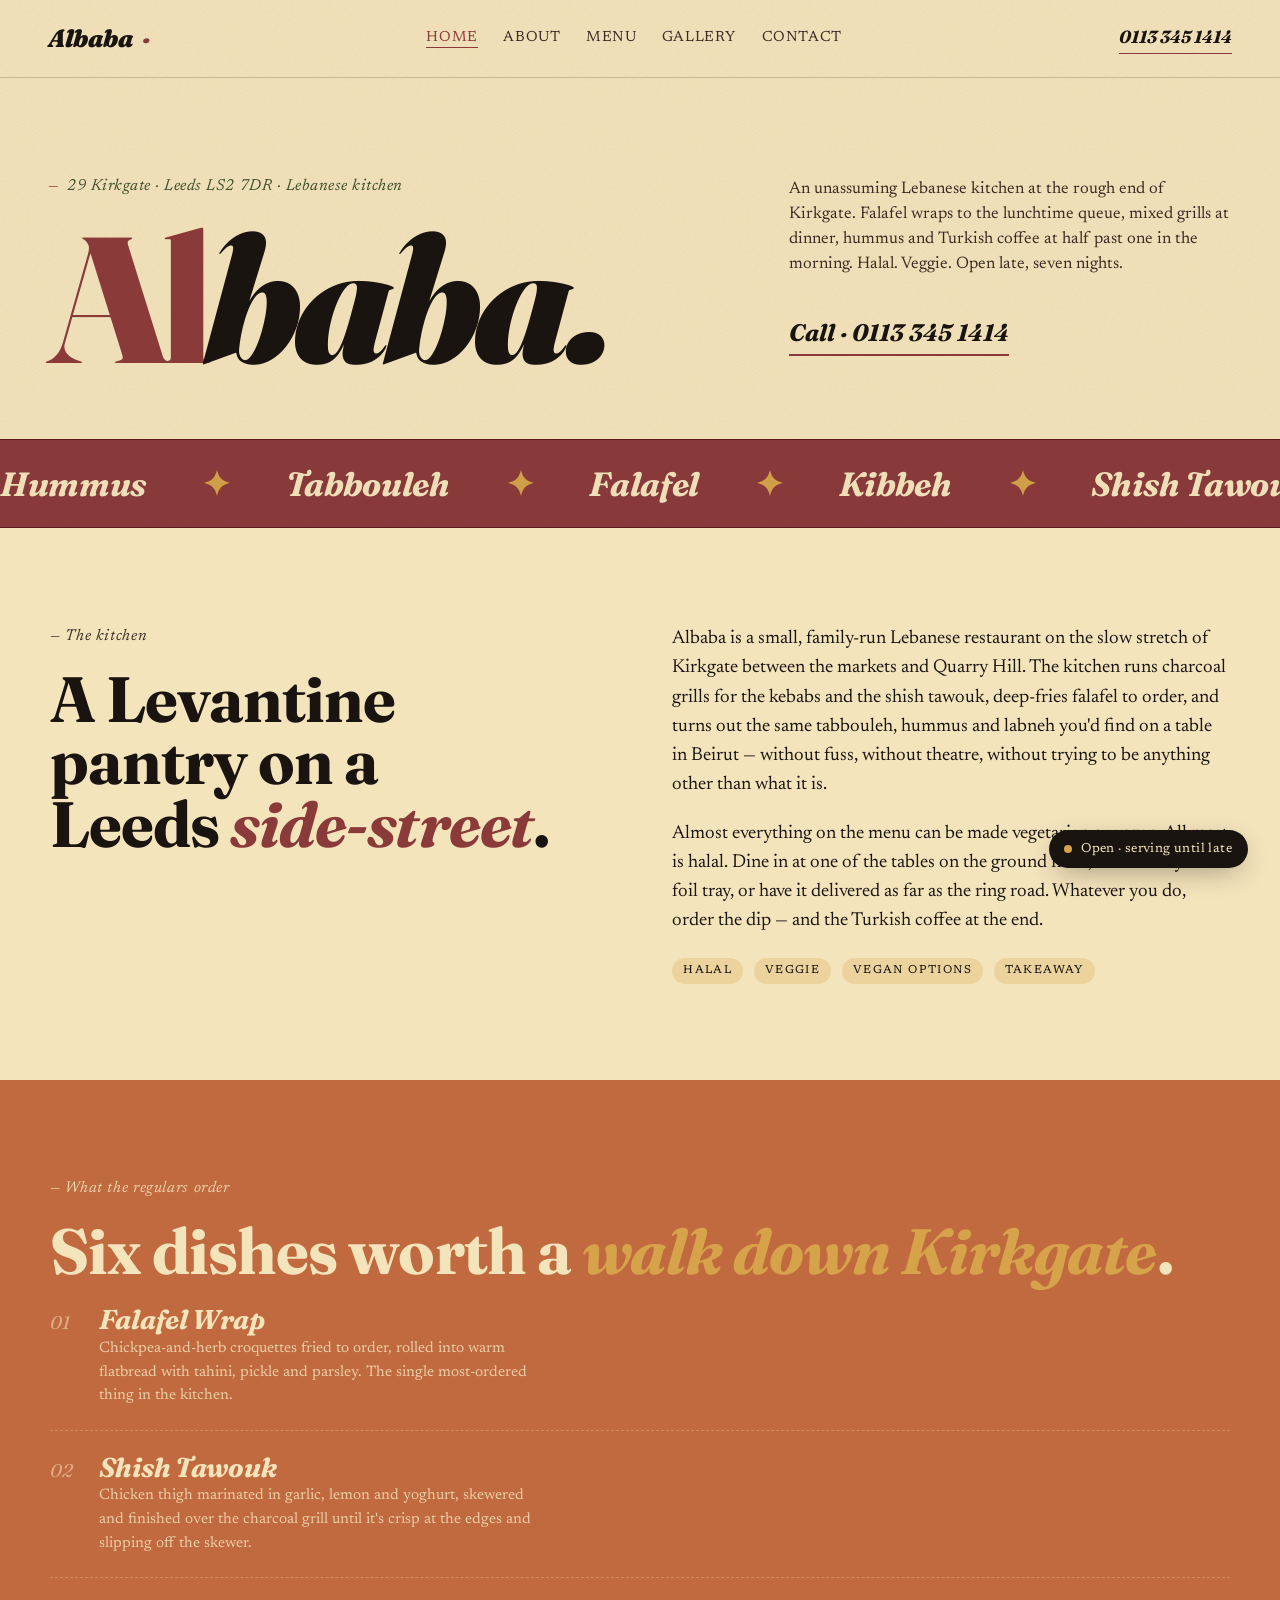
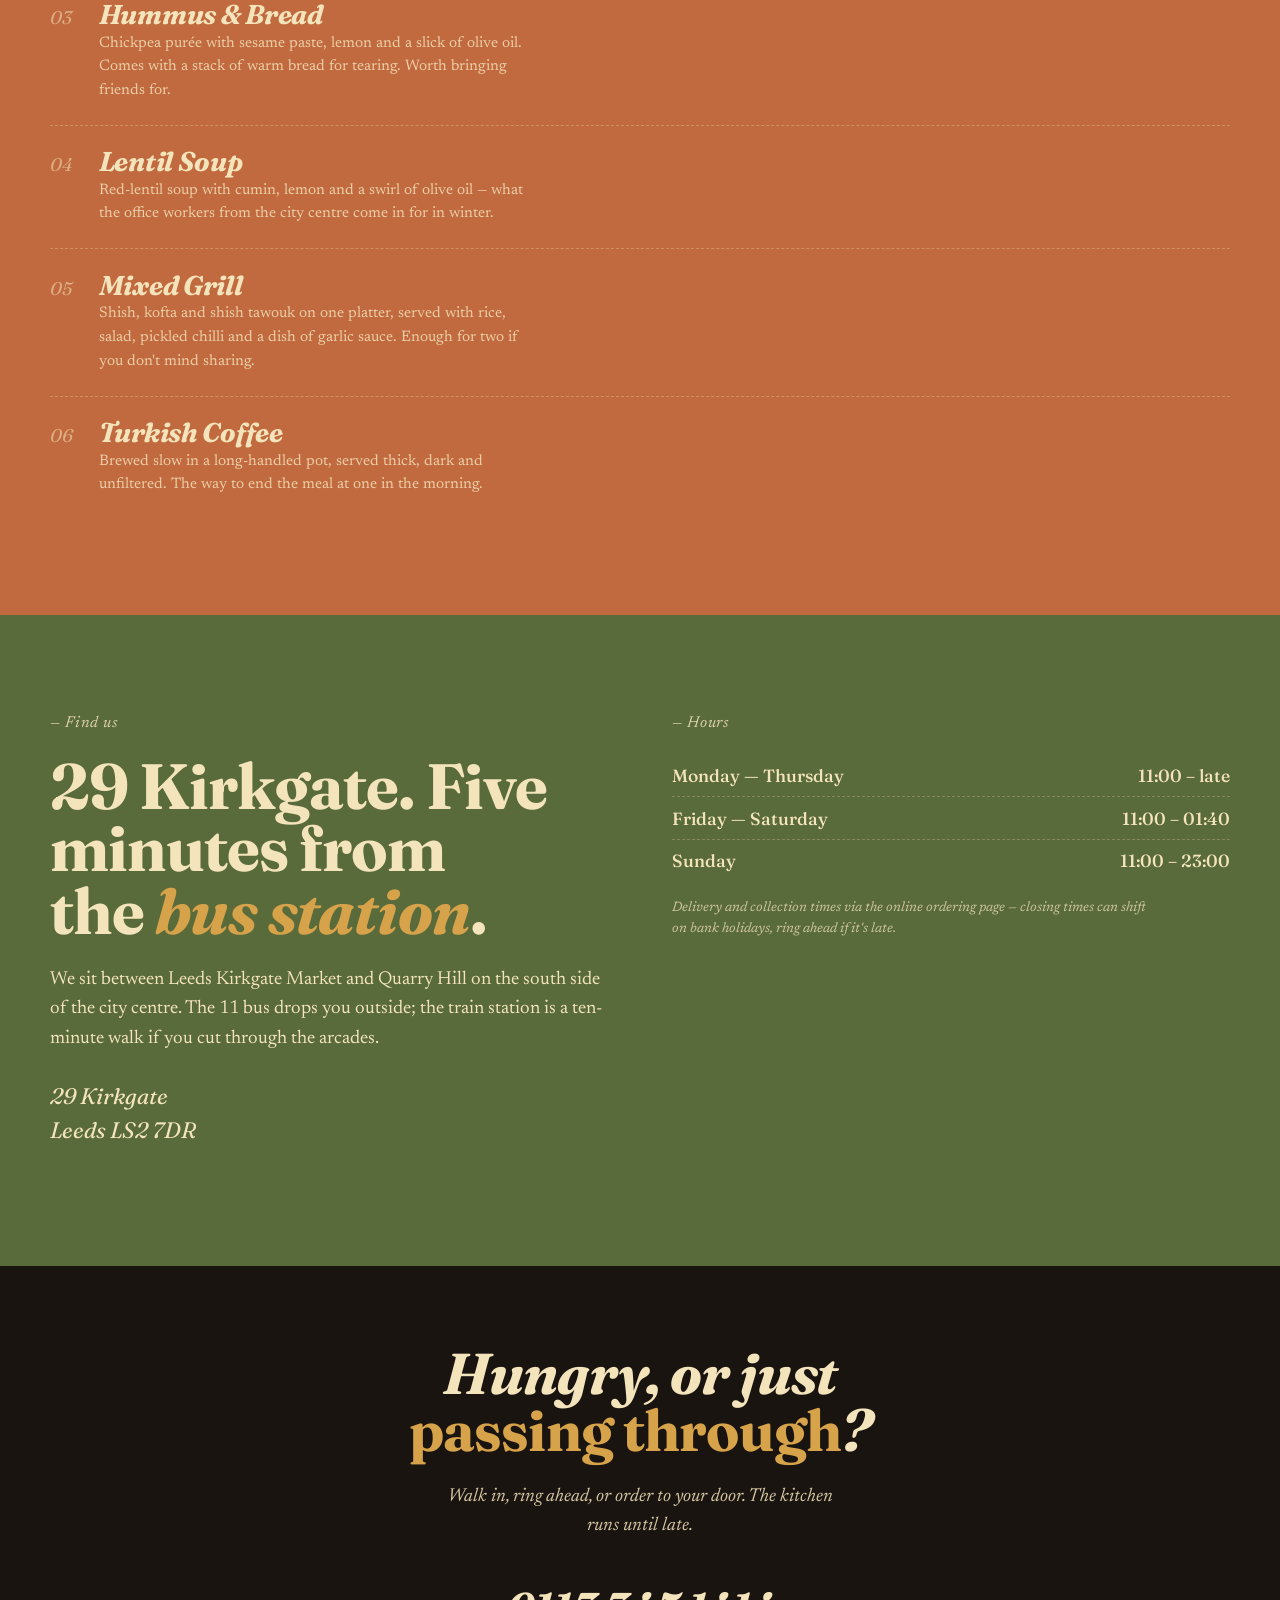
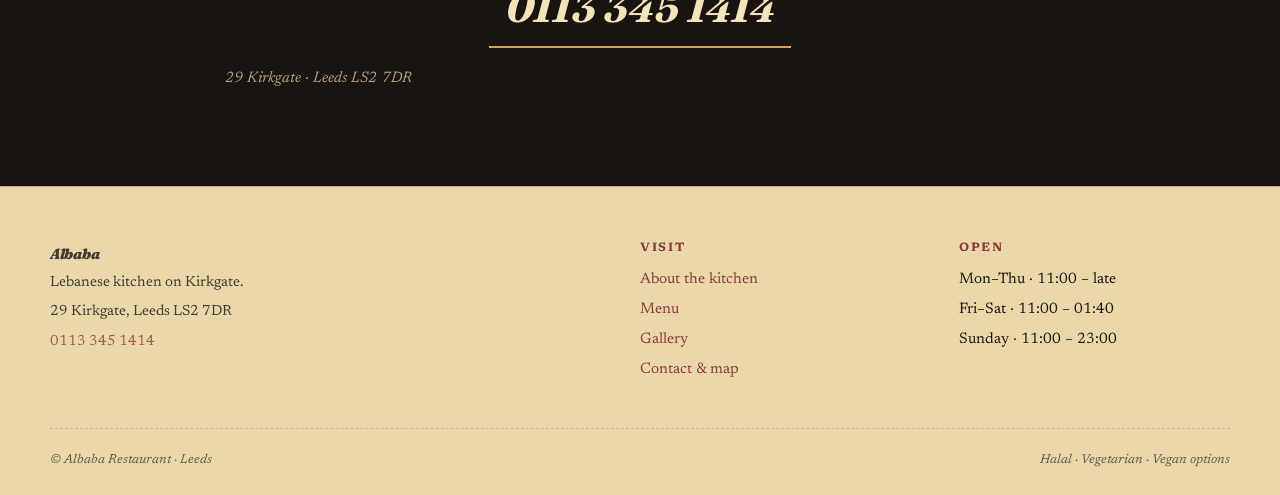
==== index.html @ 2f7c59c0 "Build Jr · albaba · 2026-05-30" ====
<!doctype html>
<html lang="en-GB">
<head>
  <meta charset="utf-8">
  <meta name="viewport" content="width=device-width, initial-scale=1">
  <title>Albaba · Lebanese kitchen on Kirkgate · Leeds LS2 7DR</title>
  <meta name="description" content="Albaba — a Lebanese kitchen at 29 Kirkgate, Leeds. Falafel wraps, charcoal kebabs, hummus, lentil soup and Turkish coffee — open from 11am until late, seven days.">
  <link rel="stylesheet" href="styles.css">
</head>
<body>

<nav class="nav" aria-label="Primary">
  <a href="index.html" class="nav__brand">Albaba</a>
  <ul class="nav__links">
    <li><a href="index.html" aria-current="page">Home</a></li>
    <li><a href="about.html">About</a></li>
    <li><a href="services.html">Menu</a></li>
    <li><a href="gallery.html">Gallery</a></li>
    <li><a href="contact.html">Contact</a></li>
  </ul>
  <a href="tel:+441133451414" class="nav__call">0113 345 1414</a>
</nav>

<header class="hero">
  <div class="hero__grid">
    <div>
      <p class="hero__eyebrow">29 Kirkgate · Leeds LS2 7DR · Lebanese kitchen</p>
      <h1 class="hero__title">
        <em>Al</em>baba.
      </h1>
    </div>
    <aside class="hero__meta">
      <p>An unassuming Lebanese kitchen at the rough end of Kirkgate. Falafel wraps to the lunchtime queue, mixed grills at dinner, hummus and Turkish coffee at half past one in the morning. Halal. Veggie. Open late, seven nights.</p>
      <a href="tel:+441133451414" class="hero__phone">Call · 0113 345 1414</a>
    </aside>
  </div>
</header>

<div class="marquee" aria-hidden="true">
  <div class="marquee__track">
    <span>Hummus</span>
    <span>Tabbouleh</span>
    <span>Falafel</span>
    <span>Kibbeh</span>
    <span>Shish Tawouk</span>
    <span>Fattoush</span>
    <span>Lentil Soup</span>
    <span>Baba Ghanoush</span>
    <span>Manakish</span>
    <span>Mixed Grill</span>
    <span>Turkish Coffee</span>
    <span>Baklava</span>
    <span>Hummus</span>
    <span>Tabbouleh</span>
    <span>Falafel</span>
    <span>Kibbeh</span>
    <span>Shish Tawouk</span>
    <span>Fattoush</span>
    <span>Lentil Soup</span>
    <span>Baba Ghanoush</span>
    <span>Manakish</span>
    <span>Mixed Grill</span>
    <span>Turkish Coffee</span>
    <span>Baklava</span>
  </div>
</div>

<section class="slab slab--cream">
  <div class="slab__inner split">
    <div class="reveal">
      <p class="slab__eyebrow">The kitchen</p>
      <h2 class="slab__title">A Levantine pantry on a Leeds <em>side-street</em>.</h2>
    </div>
    <div class="reveal">
      <p>Albaba is a small, family-run Lebanese restaurant on the slow stretch of Kirkgate between the markets and Quarry Hill. The kitchen runs charcoal grills for the kebabs and the shish tawouk, deep-fries falafel to order, and turns out the same tabbouleh, hummus and labneh you'd find on a table in Beirut — without fuss, without theatre, without trying to be anything other than what it is.</p>
      <p>Almost everything on the menu can be made vegetarian or vegan. All meat is halal. Dine in at one of the tables on the ground floor, take it away in a foil tray, or have it delivered as far as the ring road. Whatever you do, order the dip — and the Turkish coffee at the end.</p>
      <span class="tag">Halal</span>
      <span class="tag">Veggie</span>
      <span class="tag">Vegan options</span>
      <span class="tag">Takeaway</span>
    </div>
  </div>
</section>

<section class="slab slab--clay">
  <div class="slab__inner">
    <p class="slab__eyebrow">What the regulars order</p>
    <h2 class="slab__title">Six dishes worth a <em>walk down Kirkgate</em>.</h2>
    <ol class="dishes">
      <li class="dish reveal">
        <span class="dish__num">01</span>
        <div>
          <h3 class="dish__name">Falafel Wrap</h3>
          <p class="dish__desc">Chickpea-and-herb croquettes fried to order, rolled into warm flatbread with tahini, pickle and parsley. The single most-ordered thing in the kitchen.</p>
        </div>
      </li>
      <li class="dish reveal">
        <span class="dish__num">02</span>
        <div>
          <h3 class="dish__name">Shish Tawouk</h3>
          <p class="dish__desc">Chicken thigh marinated in garlic, lemon and yoghurt, skewered and finished over the charcoal grill until it's crisp at the edges and slipping off the skewer.</p>
        </div>
      </li>
      <li class="dish reveal">
        <span class="dish__num">03</span>
        <div>
          <h3 class="dish__name">Hummus &amp; Bread</h3>
          <p class="dish__desc">Chickpea purée with sesame paste, lemon and a slick of olive oil. Comes with a stack of warm bread for tearing. Worth bringing friends for.</p>
        </div>
      </li>
      <li class="dish reveal">
        <span class="dish__num">04</span>
        <div>
          <h3 class="dish__name">Lentil Soup</h3>
          <p class="dish__desc">Red-lentil soup with cumin, lemon and a swirl of olive oil — what the office workers from the city centre come in for in winter.</p>
        </div>
      </li>
      <li class="dish reveal">
        <span class="dish__num">05</span>
        <div>
          <h3 class="dish__name">Mixed Grill</h3>
          <p class="dish__desc">Shish, kofta and shish tawouk on one platter, served with rice, salad, pickled chilli and a dish of garlic sauce. Enough for two if you don't mind sharing.</p>
        </div>
      </li>
      <li class="dish reveal">
        <span class="dish__num">06</span>
        <div>
          <h3 class="dish__name">Turkish Coffee</h3>
          <p class="dish__desc">Brewed slow in a long-handled pot, served thick, dark and unfiltered. The way to end the meal at one in the morning.</p>
        </div>
      </li>
    </ol>
  </div>
</section>

<section class="slab slab--olive">
  <div class="slab__inner split">
    <div class="reveal">
      <p class="slab__eyebrow">Find us</p>
      <h2 class="slab__title">29 Kirkgate. Five minutes from the <em>bus station</em>.</h2>
      <p>We sit between Leeds Kirkgate Market and Quarry Hill on the south side of the city centre. The 11 bus drops you outside; the train station is a ten-minute walk if you cut through the arcades.</p>
      <p style="font-family:var(--font-display); font-style:italic; font-size:1.4rem; margin-top:1.6rem;">
        29 Kirkgate<br>
        Leeds LS2 7DR
      </p>
    </div>
    <div class="reveal">
      <p class="slab__eyebrow">Hours</p>
      <ul class="hours">
        <li><span>Monday — Thursday</span><span>11:00 – late</span></li>
        <li><span>Friday — Saturday</span><span>11:00 – 01:40</span></li>
        <li><span>Sunday</span><span>11:00 – 23:00</span></li>
      </ul>
      <p style="font-family:var(--font-body); font-style:italic; font-size:.85rem; margin-top:1rem; opacity:.75;">Delivery and collection times via the online ordering page — closing times can shift on bank holidays, ring ahead if it's late.</p>
    </div>
  </div>
</section>

<section class="cta">
  <h2 class="cta__title">Hungry, or just <em>passing through</em>?</h2>
  <p style="font-family:var(--font-body); font-style:italic; opacity:.85; max-width:42ch; margin:0 auto 1.2rem;">Walk in, ring ahead, or order to your door. The kitchen runs until late.</p>
  <a href="tel:+441133451414" class="cta__phone">0113 345 1414</a>
  <p class="cta__sub">29 Kirkgate · Leeds LS2 7DR</p>
</section>

<footer class="foot">
  <div class="foot__grid">
    <div>
      <p class="foot__brand">Albaba</p>
      <p>Lebanese kitchen on Kirkgate.</p>
      <p>29 Kirkgate, Leeds LS2 7DR</p>
      <p><a href="tel:+441133451414">0113 345 1414</a></p>
    </div>
    <div>
      <h4>Visit</h4>
      <ul>
        <li><a href="about.html">About the kitchen</a></li>
        <li><a href="services.html">Menu</a></li>
        <li><a href="gallery.html">Gallery</a></li>
        <li><a href="contact.html">Contact &amp; map</a></li>
      </ul>
    </div>
    <div>
      <h4>Open</h4>
      <ul>
        <li>Mon–Thu · 11:00 – late</li>
        <li>Fri–Sat · 11:00 – 01:40</li>
        <li>Sunday · 11:00 – 23:00</li>
      </ul>
    </div>
  </div>
  <div class="foot__bottom">
    <span>© Albaba Restaurant · Leeds</span>
    <span>Halal · Vegetarian · Vegan options</span>
  </div>
</footer>

<div class="status" role="status" aria-live="polite">
  <span class="status__dot" aria-hidden="true"></span>
  <span>Open · serving until late</span>
</div>

</body>
</html>
---- styles.css ----
/* Albaba · Lebanese kitchen · 29 Kirkgate, Leeds LS2 7DR
   Palette pulled from the kitchen: labneh paper, pomegranate red,
   mountain-olive green, charcoal grill ink, single saffron accent.
   Fraunces italic display + Newsreader body. */

@import url('https://fonts.googleapis.com/css2?family=Fraunces:ital,opsz,wght@0,9..144,400;0,9..144,700;0,9..144,900;1,9..144,400;1,9..144,700;1,9..144,900&family=Newsreader:ital,opsz,wght@0,6..72,400;0,6..72,500;0,6..72,700;1,6..72,400;1,6..72,500&display=swap');

:root {
  --ink:        #1A1410;
  --ink-2:      #3B2A22;
  --paper:      #F4E4BC;
  --paper-2:    #EAD8AB;
  --paper-3:    #E0CB99;
  --pom:        #8B3A3A;
  --pom-deep:   #5C171A;
  --clay:       #C26A3F;
  --olive:      #5A6B3B;
  --olive-2:    #3F4D2A;
  --saffron:    #D6A24A;

  --font-display: "Fraunces", "Times New Roman", Georgia, serif;
  --font-body:    "Newsreader", "Georgia", serif;

  --rhythm: clamp(1rem, .72rem + .8vw, 1.18rem);
  --measure: 60ch;
  --gutter: clamp(1.25rem, 4vw, 3rem);
}

* { box-sizing: border-box; }
html { scroll-behavior: smooth; -webkit-text-size-adjust: 100%; }

body {
  margin: 0;
  background: var(--paper);
  color: var(--ink);
  font-family: var(--font-body);
  font-size: var(--rhythm);
  line-height: 1.55;
  font-weight: 400;
  font-feature-settings: "ss01", "kern", "onum";
  position: relative;
  overflow-x: hidden;
}

/* paper grain — 4% noise via inline SVG */
body::before {
  content: "";
  position: fixed;
  inset: 0;
  pointer-events: none;
  z-index: 0;
  opacity: .07;
  background-image: url("data:image/svg+xml;utf8,<svg xmlns='http://www.w3.org/2000/svg' width='240' height='240'><filter id='n'><feTurbulence type='fractalNoise' baseFrequency='.9' numOctaves='2' stitchTiles='stitch'/><feColorMatrix values='0 0 0 0 .1  0 0 0 0 .08  0 0 0 0 .06  0 0 0 .9 0'/></filter><rect width='100%25' height='100%25' filter='url(%23n)'/></svg>");
  mix-blend-mode: multiply;
}

::selection { background: var(--pom); color: var(--paper); }

h1, h2, h3, h4 {
  font-family: var(--font-display);
  font-weight: 700;
  line-height: .98;
  letter-spacing: -.015em;
  text-wrap: balance;
  margin: 0 0 .4em;
}

p { text-wrap: pretty; hyphens: auto; margin: 0 0 1em; max-width: var(--measure); }
a { color: var(--pom); text-decoration: none; }
a:hover { color: var(--pom-deep); }

/* ============ NAV ============ */
.nav {
  position: relative;
  z-index: 5;
  display: grid;
  grid-template-columns: auto 1fr auto;
  align-items: center;
  gap: var(--gutter);
  padding: 1.2rem var(--gutter);
  border-bottom: 1px solid color-mix(in srgb, var(--ink) 18%, transparent);
}
.nav__brand {
  font-family: var(--font-display);
  font-style: italic;
  font-weight: 900;
  font-size: 1.55rem;
  color: var(--ink);
  letter-spacing: -.02em;
}
.nav__brand::after {
  content: "·";
  margin-left: .35em;
  color: var(--pom);
}
.nav__links {
  list-style: none;
  display: flex;
  gap: clamp(.8rem, 2vw, 1.8rem);
  justify-content: center;
  margin: 0;
  padding: 0;
  font-family: var(--font-body);
  font-size: .92rem;
  letter-spacing: .04em;
  text-transform: uppercase;
}
.nav__links a {
  color: var(--ink-2);
  position: relative;
  padding-bottom: 3px;
}
.nav__links a[aria-current="page"] {
  color: var(--pom);
}
.nav__links a::after {
  content: "";
  position: absolute;
  left: 0; right: 0; bottom: 0;
  height: 1px;
  background: var(--pom);
  transform: scaleX(0);
  transform-origin: left;
  transition: transform .25s ease;
}
.nav__links a:hover::after,
.nav__links a[aria-current="page"]::after { transform: scaleX(1); }
.nav__call {
  font-family: var(--font-display);
  font-style: italic;
  font-weight: 700;
  font-size: 1.1rem;
  color: var(--ink);
  border-bottom: 1.5px solid var(--pom);
  padding-bottom: 2px;
}
.nav__call:hover { color: var(--pom); }

/* ============ STATUS PILL ============ */
.status {
  position: fixed;
  right: clamp(1rem, 3vw, 2rem);
  bottom: clamp(1rem, 3vw, 2rem);
  z-index: 50;
  display: inline-flex;
  align-items: center;
  gap: .55rem;
  padding: .55rem 1rem .55rem .9rem;
  background: var(--ink);
  color: var(--paper);
  font-family: var(--font-body);
  font-size: .82rem;
  letter-spacing: .03em;
  border-radius: 999px;
  box-shadow: 0 8px 28px -8px rgba(26, 20, 16, .45);
}
.status__dot {
  width: .55rem;
  height: .55rem;
  background: var(--saffron);
  border-radius: 50%;
  box-shadow: 0 0 0 0 color-mix(in srgb, var(--saffron) 60%, transparent);
  animation: pulse 2.4s ease-in-out infinite;
}
@keyframes pulse {
  0%, 100% { box-shadow: 0 0 0 0 color-mix(in srgb, var(--saffron) 60%, transparent); }
  50%      { box-shadow: 0 0 0 .55rem transparent; }
}

/* ============ HERO ============ */
.hero {
  position: relative;
  padding: clamp(2.5rem, 8vw, 6rem) var(--gutter) clamp(2rem, 5vw, 4rem);
}
.hero__grid {
  display: grid;
  grid-template-columns: 1.4fr .9fr;
  gap: clamp(1.5rem, 4vw, 4rem);
  align-items: end;
  max-width: 1400px;
  margin: 0 auto;
}
.hero__eyebrow {
  font-family: var(--font-body);
  font-style: italic;
  font-size: 1rem;
  color: var(--olive-2);
  margin-bottom: 1.5rem;
  letter-spacing: .03em;
}
.hero__eyebrow::before {
  content: "—";
  margin-right: .5em;
  color: var(--pom);
}
.hero__title {
  font-size: clamp(3.6rem, 14vw, 12rem);
  font-weight: 900;
  font-style: italic;
  letter-spacing: -.045em;
  line-height: .85;
  color: var(--ink);
  margin: 0;
}
.hero__title em {
  font-style: normal;
  color: var(--pom);
}
.hero__meta {
  font-family: var(--font-body);
  font-size: 1rem;
  color: var(--ink-2);
  padding-bottom: 1.2rem;
}
.hero__meta p { font-size: 1.05rem; line-height: 1.5; }
.hero__phone {
  display: inline-block;
  margin-top: 1.2rem;
  font-family: var(--font-display);
  font-style: italic;
  font-weight: 700;
  font-size: 1.5rem;
  color: var(--ink);
  border-bottom: 2px solid var(--pom);
  padding-bottom: 3px;
}
.hero__phone:hover { color: var(--pom); }

@media (max-width: 760px) {
  .hero__grid { grid-template-columns: 1fr; gap: 2rem; }
  .hero__title { font-size: clamp(3.5rem, 18vw, 6rem); }
}

/* ============ MARQUEE ============ */
.marquee {
  overflow: hidden;
  background: var(--pom);
  color: var(--paper);
  padding: 1.1rem 0;
  border-top: 1px solid var(--pom-deep);
  border-bottom: 1px solid var(--pom-deep);
  --speed: 38s;
}
.marquee__track {
  display: inline-flex;
  gap: 3.5rem;
  white-space: nowrap;
  animation: scroll var(--speed) linear infinite;
  font-family: var(--font-display);
  font-style: italic;
  font-weight: 700;
  font-size: clamp(1.4rem, 3vw, 2.1rem);
  letter-spacing: -.01em;
}
.marquee__track span::after {
  content: "✦";
  margin-left: 3.5rem;
  color: var(--saffron);
  font-style: normal;
}
@keyframes scroll { to { transform: translateX(-50%); } }

/* ============ SLABS ============ */
.slab {
  padding: clamp(3rem, 8vw, 6rem) var(--gutter);
  position: relative;
}
.slab--cream  { background: var(--paper); color: var(--ink); }
.slab--clay   { background: var(--clay); color: var(--paper); }
.slab--olive  { background: var(--olive); color: var(--paper); }
.slab--ink    { background: var(--ink); color: var(--paper); }
.slab--paper2 { background: var(--paper-2); color: var(--ink); }
.slab__inner { max-width: 1180px; margin: 0 auto; }
.slab__eyebrow {
  font-family: var(--font-body);
  font-style: italic;
  font-size: .98rem;
  letter-spacing: .04em;
  margin-bottom: 1.2rem;
  opacity: .85;
}
.slab__eyebrow::before { content: "—  "; }
.slab__title {
  font-size: clamp(2.1rem, 5vw, 4.4rem);
  font-weight: 700;
  margin-bottom: 1.4rem;
}
.slab__title em { font-style: italic; color: var(--pom); }
.slab--clay .slab__title em,
.slab--olive .slab__title em,
.slab--ink .slab__title em { color: var(--saffron); }

.split {
  display: grid;
  grid-template-columns: 1fr 1fr;
  gap: clamp(2rem, 5vw, 4.5rem);
  align-items: start;
}
@media (max-width: 760px) {
  .split { grid-template-columns: 1fr; }
}

/* ============ SIGNATURE LIST (home) ============ */
.dishes {
  list-style: none;
  padding: 0;
  margin: 1.5rem 0 0;
  display: grid;
  gap: 1.4rem;
}
.dish {
  display: grid;
  grid-template-columns: auto 1fr;
  gap: 1.2rem;
  align-items: baseline;
  padding-bottom: 1.4rem;
  border-bottom: 1px dashed color-mix(in srgb, currentColor 30%, transparent);
}
.dish:last-child { border-bottom: 0; }
.dish__num {
  font-family: var(--font-display);
  font-style: italic;
  font-size: 1.15rem;
  opacity: .55;
  min-width: 1.6em;
}
.dish__name {
  font-family: var(--font-display);
  font-style: italic;
  font-weight: 700;
  font-size: clamp(1.3rem, 2.2vw, 1.7rem);
  margin: 0 0 .15em;
  letter-spacing: -.01em;
}
.dish__desc {
  font-size: .95rem;
  opacity: .82;
  margin: 0;
  max-width: 48ch;
}

/* ============ MENU BROADSHEET ============ */
.menu-section {
  margin-bottom: clamp(2.4rem, 5vw, 4rem);
}
.menu-section__title {
  font-family: var(--font-display);
  font-style: italic;
  font-weight: 900;
  font-size: clamp(1.9rem, 3.5vw, 2.7rem);
  color: var(--pom);
  border-bottom: 2px solid var(--ink);
  padding-bottom: .35em;
  margin-bottom: 1.4rem;
  letter-spacing: -.015em;
}
.menu-section__intro {
  font-size: 1rem;
  font-style: italic;
  opacity: .8;
  margin-bottom: 1.6rem;
  max-width: 52ch;
}
.menu-list {
  list-style: none;
  padding: 0;
  margin: 0;
  columns: 2;
  column-gap: clamp(2rem, 5vw, 4rem);
  column-rule: 1px dashed color-mix(in srgb, var(--ink) 25%, transparent);
}
.menu-list li {
  break-inside: avoid;
  padding: .65rem 0;
  font-family: var(--font-display);
  font-size: 1.15rem;
  font-weight: 500;
  display: grid;
  grid-template-columns: 1fr;
  gap: .1rem;
}
.menu-list li small {
  font-family: var(--font-body);
  font-size: .88rem;
  font-style: italic;
  font-weight: 400;
  opacity: .72;
  letter-spacing: .01em;
}
@media (max-width: 640px) {
  .menu-list { columns: 1; }
}

/* ============ INFO BLOCKS (about + contact) ============ */
.info-grid {
  display: grid;
  grid-template-columns: repeat(auto-fit, minmax(220px, 1fr));
  gap: clamp(1.4rem, 3vw, 2.5rem);
  margin-top: 2rem;
}
.info-block h3 {
  font-family: var(--font-body);
  font-size: .78rem;
  font-weight: 700;
  letter-spacing: .14em;
  text-transform: uppercase;
  color: var(--pom);
  margin: 0 0 .6rem;
}
.info-block p,
.info-block address {
  font-family: var(--font-display);
  font-style: normal;
  font-size: 1.15rem;
  line-height: 1.45;
  font-weight: 500;
  margin: 0;
}
.info-block address { font-style: normal; }

/* ============ HOURS ============ */
.hours {
  list-style: none;
  padding: 0;
  margin: 0;
  font-family: var(--font-display);
  font-size: 1.1rem;
  font-weight: 500;
}
.hours li {
  display: grid;
  grid-template-columns: 1fr auto;
  padding: .45rem 0;
  border-bottom: 1px dashed color-mix(in srgb, currentColor 25%, transparent);
  align-items: baseline;
}
.hours li:last-child { border-bottom: 0; }
.hours li small {
  font-family: var(--font-body);
  font-size: .82rem;
  opacity: .65;
  font-style: italic;
  font-weight: 400;
}

/* ============ MAP ============ */
.map {
  width: 100%;
  aspect-ratio: 16 / 10;
  border: 0;
  margin-top: 2rem;
  filter: sepia(.18) saturate(1.02);
  box-shadow: 0 12px 36px -16px rgba(26, 20, 16, .35);
}

/* ============ GALLERY ============ */
.gallery-grid {
  display: grid;
  grid-template-columns: repeat(12, 1fr);
  gap: clamp(.6rem, 1.5vw, 1.4rem);
  margin-top: 2rem;
}
.gallery-card {
  position: relative;
  aspect-ratio: 1 / 1.15;
  background: var(--paper-2);
  border: 1px solid color-mix(in srgb, var(--ink) 20%, transparent);
  display: flex;
  align-items: center;
  justify-content: center;
  text-align: center;
  padding: 1.2rem;
  overflow: hidden;
}
.gallery-card--tall { aspect-ratio: 1 / 1.6; }
.gallery-card--wide { aspect-ratio: 1.7 / 1; }
.gallery-card span {
  font-family: var(--font-display);
  font-style: italic;
  font-size: 1.05rem;
  opacity: .55;
  letter-spacing: .02em;
}
.gallery-card::after {
  content: "";
  position: absolute;
  inset: 0;
  background:
    linear-gradient(135deg, transparent 49%, color-mix(in srgb, var(--ink) 12%, transparent) 50%, transparent 51%) 0 0 / 22px 22px;
  pointer-events: none;
  opacity: .35;
}
.g-1  { grid-column: span 7; }
.g-2  { grid-column: span 5; }
.g-3  { grid-column: span 4; }
.g-4  { grid-column: span 4; }
.g-5  { grid-column: span 4; }
.g-6  { grid-column: span 6; }
.g-7  { grid-column: span 6; }
@media (max-width: 720px) {
  .gallery-grid > * { grid-column: span 12 !important; }
}

/* ============ CTA BLOCK ============ */
.cta {
  text-align: center;
  padding: clamp(3rem, 8vw, 5rem) var(--gutter);
  background: var(--ink);
  color: var(--paper);
}
.cta__title {
  font-family: var(--font-display);
  font-style: italic;
  font-size: clamp(2rem, 5vw, 3.6rem);
  font-weight: 700;
  max-width: 18ch;
  margin: 0 auto 1.4rem;
  text-wrap: balance;
}
.cta__title em { color: var(--saffron); font-style: normal; }
.cta__phone {
  display: inline-block;
  font-family: var(--font-display);
  font-style: italic;
  font-size: clamp(1.6rem, 4vw, 2.6rem);
  color: var(--paper);
  border-bottom: 2px solid var(--saffron);
  padding: 0 .4em .15em;
  margin-top: 1rem;
  font-weight: 700;
}
.cta__phone:hover { color: var(--saffron); }
.cta__sub {
  font-family: var(--font-body);
  font-size: .95rem;
  font-style: italic;
  opacity: .7;
  margin-top: 1.2rem;
}

/* ============ FOOTER ============ */
.foot {
  background: var(--paper-2);
  color: var(--ink);
  padding: clamp(2rem, 5vw, 3.5rem) var(--gutter) 1.5rem;
  border-top: 1px solid color-mix(in srgb, var(--ink) 20%, transparent);
}
.foot__grid {
  display: grid;
  grid-template-columns: 2fr 1fr 1fr;
  gap: clamp(1.5rem, 4vw, 3rem);
  max-width: 1180px;
  margin: 0 auto;
}
.foot__brand {
  font-family: var(--font-display);
  font-style: italic;
  font-size: 2.4rem;
  font-weight: 900;
  letter-spacing: -.02em;
  margin: 0 0 .6rem;
  color: var(--ink);
}
.foot p { font-size: .92rem; margin: 0 0 .4rem; opacity: .8; }
.foot h4 {
  font-family: var(--font-body);
  font-size: .76rem;
  letter-spacing: .14em;
  text-transform: uppercase;
  color: var(--pom);
  margin: 0 0 .8rem;
  font-weight: 700;
}
.foot ul { list-style: none; padding: 0; margin: 0; font-size: .95rem; }
.foot ul li { margin-bottom: .4rem; }
.foot__bottom {
  max-width: 1180px;
  margin: 2.5rem auto 0;
  padding-top: 1.4rem;
  border-top: 1px dashed color-mix(in srgb, var(--ink) 25%, transparent);
  display: flex;
  flex-wrap: wrap;
  gap: 1rem;
  justify-content: space-between;
  font-size: .8rem;
  opacity: .65;
  font-style: italic;
}
@media (max-width: 720px) {
  .nav { grid-template-columns: 1fr auto; }
  .nav__links { grid-column: 1 / -1; order: 3; flex-wrap: wrap; justify-content: flex-start; }
  .foot__grid { grid-template-columns: 1fr; }
}

/* ============ REVEAL ON SCROLL ============ */
@supports (animation-timeline: view()) {
  .reveal {
    animation: rise both;
    animation-timeline: view();
    animation-range: entry 0% cover 25%;
  }
  @keyframes rise {
    from { opacity: 0; transform: translateY(2rem); }
    to   { opacity: 1; transform: translateY(0); }
  }
}

/* ============ PAGE MASTHEAD (about/menu/contact/gallery) ============ */
.page-masthead {
  padding: clamp(2.5rem, 7vw, 5rem) var(--gutter) clamp(1.5rem, 4vw, 3rem);
  max-width: 1180px;
  margin: 0 auto;
}
.page-masthead__eyebrow {
  font-family: var(--font-body);
  font-style: italic;
  font-size: .95rem;
  color: var(--olive-2);
  margin: 0 0 .8rem;
}
.page-masthead__eyebrow::before { content: "— "; color: var(--pom); }
.page-masthead__title {
  font-family: var(--font-display);
  font-style: italic;
  font-weight: 900;
  font-size: clamp(3rem, 9vw, 7.5rem);
  letter-spacing: -.04em;
  line-height: .9;
  margin: 0 0 1rem;
  color: var(--ink);
}
.page-masthead__title em { font-style: normal; color: var(--pom); }
.page-masthead__lede {
  font-family: var(--font-display);
  font-size: clamp(1.15rem, 2vw, 1.45rem);
  max-width: 62ch;
  line-height: 1.45;
  font-weight: 400;
  color: var(--ink-2);
  margin: 0;
}

/* ============ PROSE (about) ============ */
.prose {
  max-width: 64ch;
  margin: 0 auto;
}
.prose p {
  font-family: var(--font-display);
  font-size: 1.2rem;
  line-height: 1.55;
  margin-bottom: 1.25rem;
}
.prose p:first-of-type::first-letter {
  font-family: var(--font-display);
  font-style: italic;
  font-weight: 900;
  font-size: 4.6rem;
  float: left;
  line-height: .85;
  padding: .3rem .55rem 0 0;
  color: var(--pom);
}
.pull-quote {
  font-family: var(--font-display);
  font-style: italic;
  font-size: clamp(1.6rem, 3.4vw, 2.4rem);
  font-weight: 500;
  line-height: 1.2;
  color: var(--ink);
  border-left: 3px solid var(--pom);
  padding: .4rem 0 .4rem 1.2rem;
  margin: 2rem 0;
  max-width: 24ch;
}

/* small touches */
.tag {
  display: inline-block;
  font-family: var(--font-body);
  font-size: .72rem;
  letter-spacing: .12em;
  text-transform: uppercase;
  background: color-mix(in srgb, var(--saffron) 28%, transparent);
  color: var(--ink);
  padding: .25rem .7rem;
  border-radius: 999px;
  margin-right: .4rem;
}
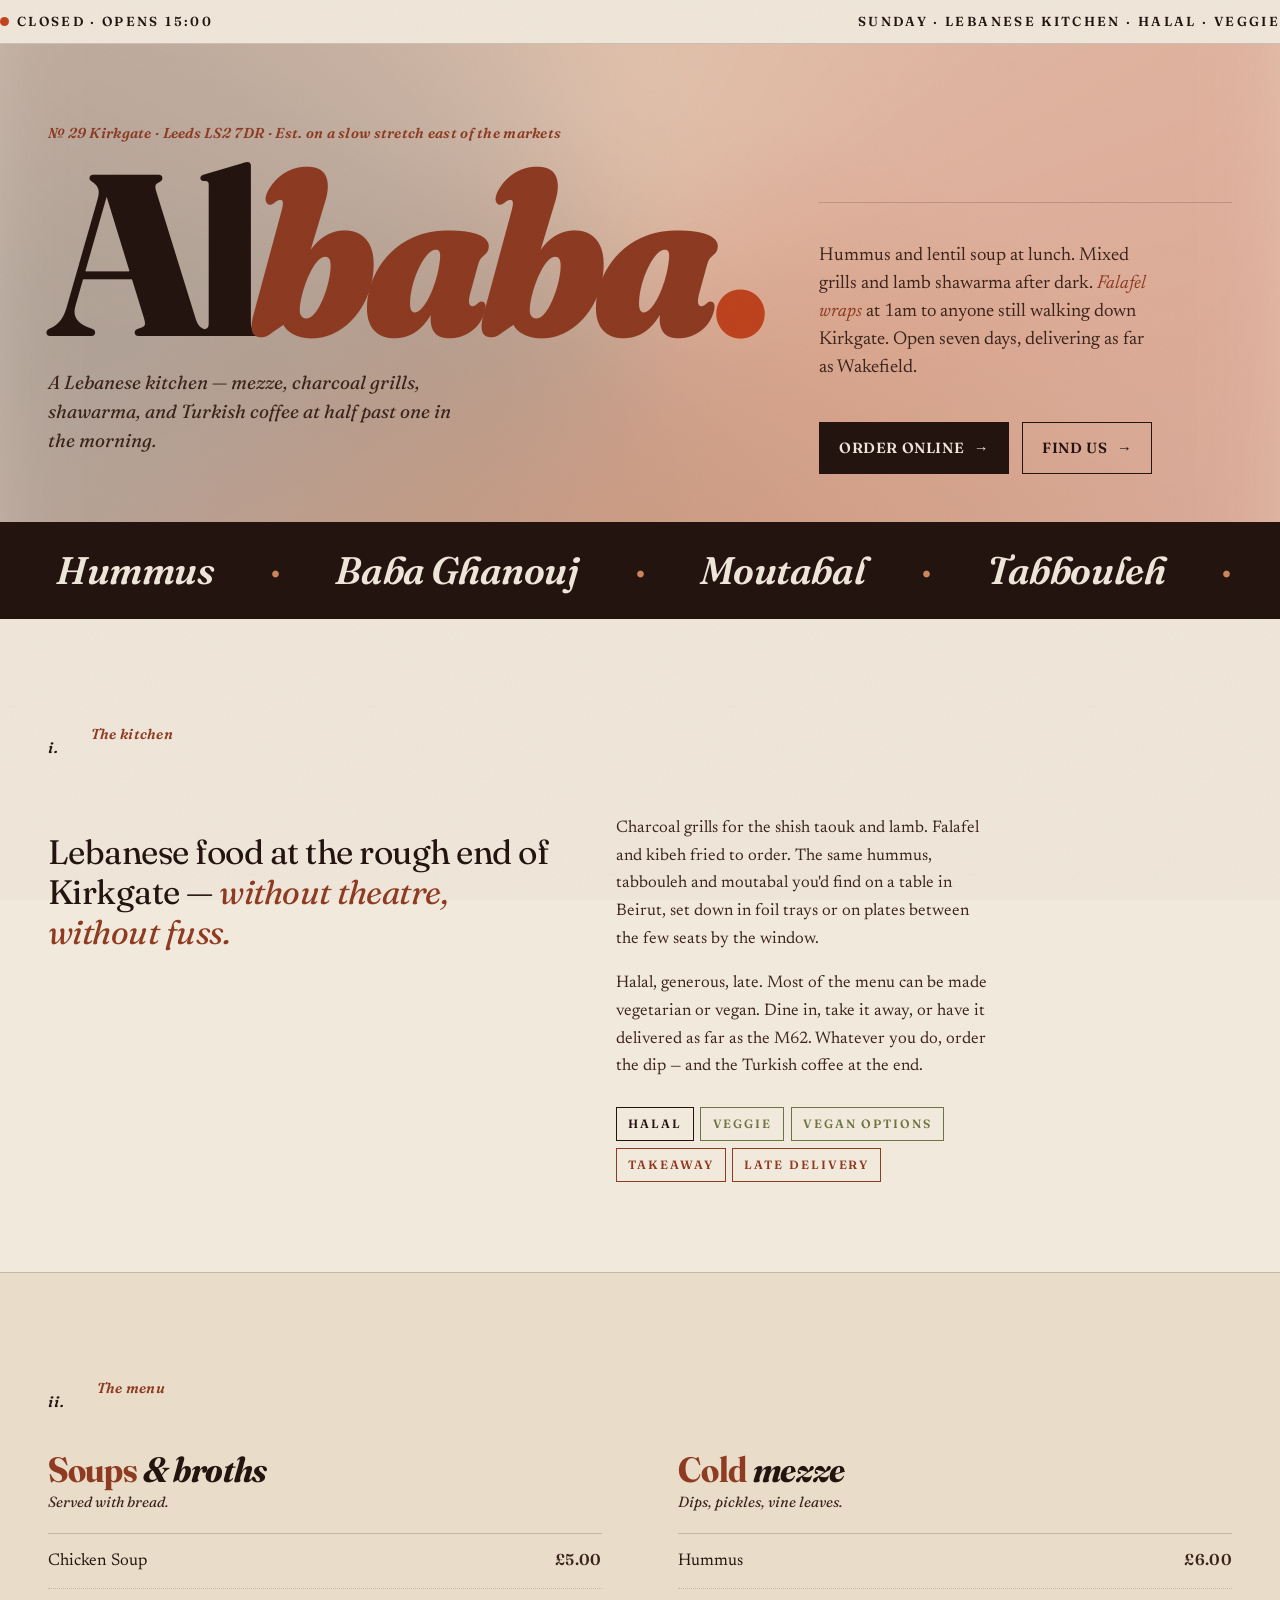
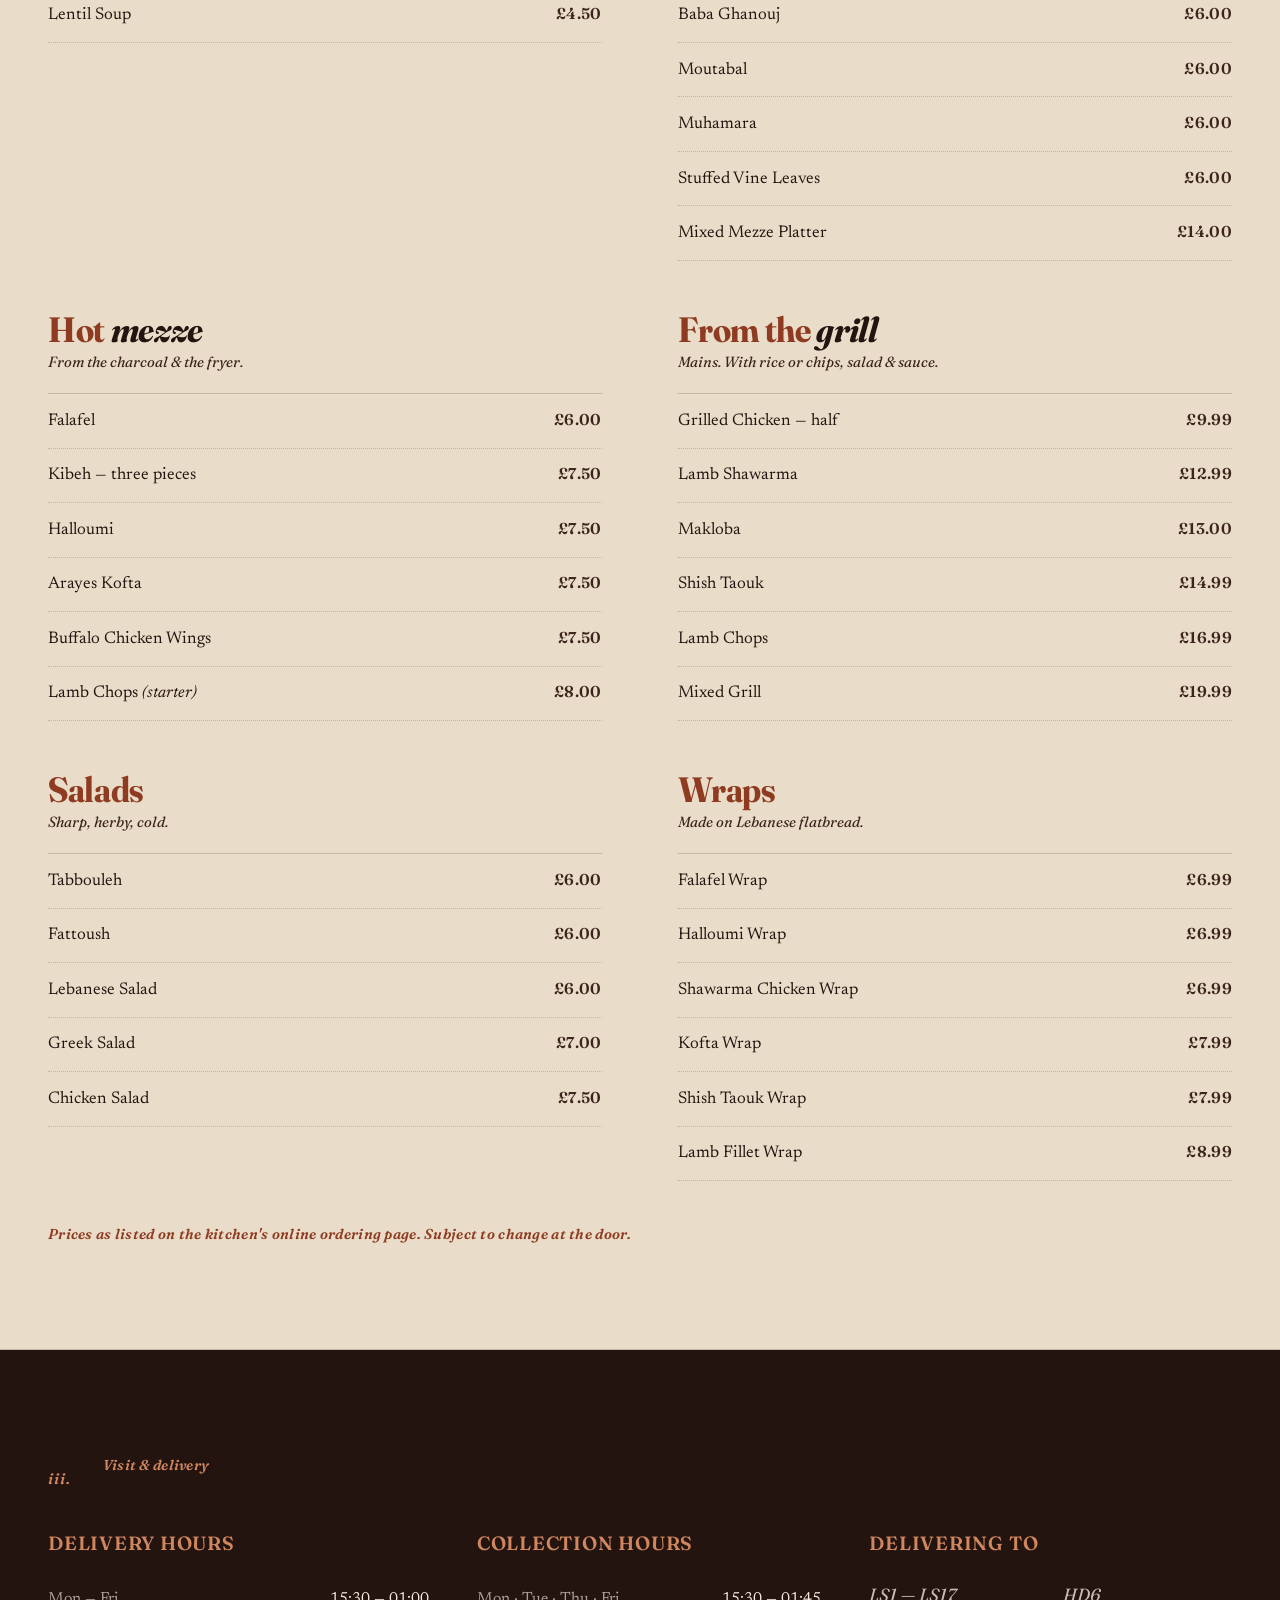
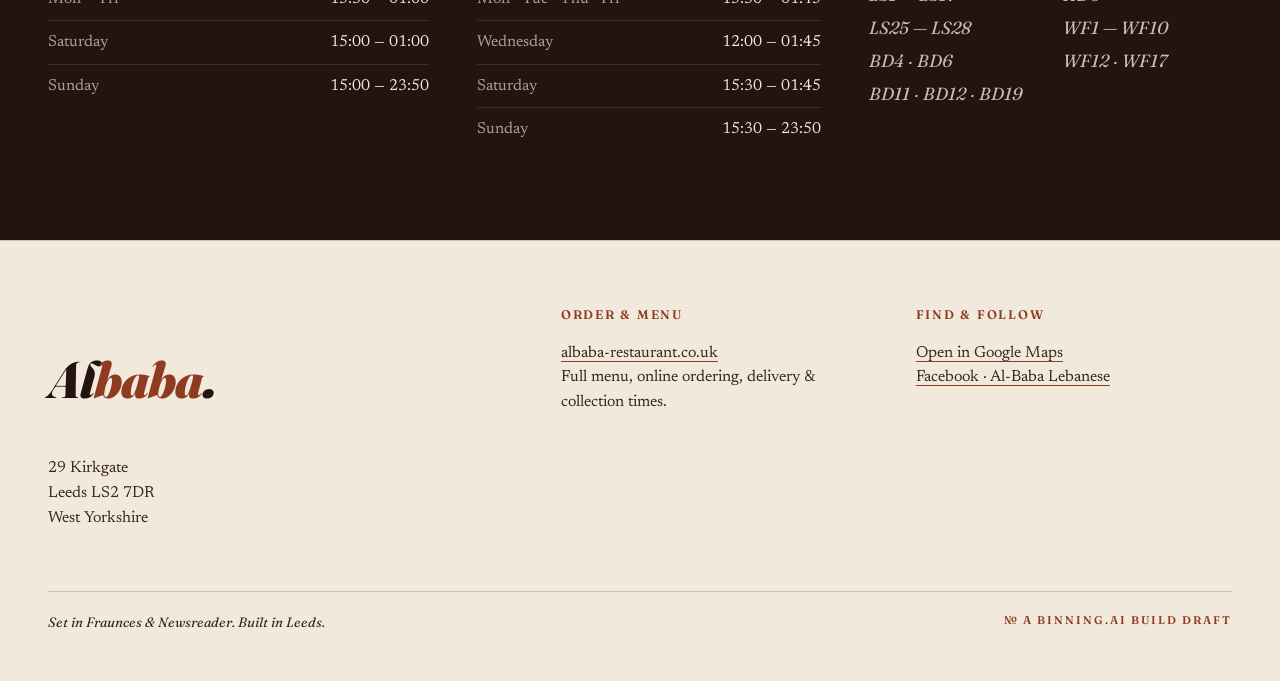
==== commit b7655dec: "Build Jr · albaba · 2026-05-30" ====
--- a/index.html
+++ b/index.html
@@ -1,204 +1,536 @@
 <!doctype html>
 <html lang="en-GB">
 <head>
-  <meta charset="utf-8">
-  <meta name="viewport" content="width=device-width, initial-scale=1">
-  <title>Albaba · Lebanese kitchen on Kirkgate · Leeds LS2 7DR</title>
-  <meta name="description" content="Albaba — a Lebanese kitchen at 29 Kirkgate, Leeds. Falafel wraps, charcoal kebabs, hummus, lentil soup and Turkish coffee — open from 11am until late, seven days.">
-  <link rel="stylesheet" href="styles.css">
+<meta charset="utf-8">
+<meta name="viewport" content="width=device-width,initial-scale=1">
+<title>Albaba · Lebanese kitchen · 29 Kirkgate, Leeds LS2 7DR</title>
+<meta name="description" content="A Lebanese kitchen on Kirkgate. Charcoal grills, mezze, shawarma and Turkish coffee — open until late, delivering across Leeds, Bradford and Wakefield.">
+<link rel="preconnect" href="https://fonts.googleapis.com">
+<link rel="preconnect" href="https://fonts.gstatic.com" crossorigin>
+<link href="https://fonts.googleapis.com/css2?family=Fraunces:opsz,wght,SOFT,WONK@9..144,400;9..144,700;9..144,900&family=Newsreader:opsz,ital,wght@6..72,0,400;6..72,0,600;6..72,1,400&display=swap" rel="stylesheet">
+<style>
+:root{
+  --paper:#F2E9DD;
+  --paper-2:#E9DCC8;
+  --ink:#241410;
+  --ink-soft:#3B241B;
+  --clay:#D08760;
+  --terracotta:#8E3B22;
+  --ember:#C0431E;
+  --olive:#6C7544;
+  --rule:rgba(36,20,16,.18);
+  --display:"Fraunces",Georgia,"Times New Roman",serif;
+  --body:"Newsreader",Georgia,"Times New Roman",serif;
+}
+*{box-sizing:border-box}
+html,body{margin:0;padding:0}
+html{scroll-behavior:smooth}
+body{
+  background:var(--paper);
+  color:var(--ink);
+  font-family:var(--body);
+  font-size:clamp(1rem,.6rem + .65vw,1.18rem);
+  line-height:1.55;
+  font-feature-settings:"liga","kern","onum";
+  text-wrap:pretty;
+  hyphens:auto;
+  -webkit-font-smoothing:antialiased;
+  overflow-x:hidden;
+}
+body::before{
+  content:"";
+  position:fixed;inset:0;
+  pointer-events:none;
+  z-index:1;
+  opacity:.06;
+  mix-blend-mode:multiply;
+  background-image:url("data:image/svg+xml;utf8,<svg xmlns='http://www.w3.org/2000/svg' width='180' height='180'><filter id='n'><feTurbulence type='fractalNoise' baseFrequency='0.85' numOctaves='2' stitchTiles='stitch'/><feColorMatrix values='0 0 0 0 0.14 0 0 0 0 0.08 0 0 0 0 0.07 0 0 0 .9 0'/></filter><rect width='100%' height='100%' filter='url(%23n)'/></svg>");
+}
+h1,h2,h3{font-family:var(--display);font-weight:900;letter-spacing:-.02em;text-wrap:balance;margin:0}
+h2{font-weight:700;font-size:clamp(1.6rem,1rem + 2vw,2.6rem);line-height:1}
+h3{font-weight:600;font-size:clamp(1.05rem,.8rem + .5vw,1.25rem);letter-spacing:.04em;text-transform:uppercase}
+a{color:inherit;text-decoration:none}
+em{font-style:italic;font-feature-settings:"ss01"}
+.eyebrow{font-family:var(--display);font-weight:600;font-style:italic;font-size:clamp(.85rem,.7rem + .25vw,1rem);letter-spacing:.02em;color:var(--terracotta)}
+.wrap{max-width:1280px;margin:0 auto;padding:0 clamp(1.25rem,4vw,3rem);position:relative;z-index:2}
+
+/* ── status bar ─────────────────────────────────── */
+.bar{
+  border-bottom:1px solid var(--rule);
+  background:var(--paper);
+  font-family:var(--display);
+  font-size:.82rem;
+  letter-spacing:.18em;
+  text-transform:uppercase;
+  font-weight:600;
+}
+.bar__inner{display:flex;gap:1.5rem;align-items:center;justify-content:space-between;padding:.7rem 0}
+.dot{display:inline-block;width:.55rem;height:.55rem;border-radius:999px;background:var(--olive);margin-right:.5rem;vertical-align:.05em;animation:pulse 2.4s ease-in-out infinite}
+@keyframes pulse{0%,100%{opacity:1}50%{opacity:.35}}
+.bar__right{display:none}
+@media (min-width:680px){.bar__right{display:block}}
+
+/* ── hero ───────────────────────────────────────── */
+.hero{position:relative;padding:clamp(2rem,5vw,4rem) 0 clamp(2rem,4vw,3rem);isolation:isolate;overflow:hidden}
+.hero__ember{
+  position:absolute;inset:auto -10vw -30vh -10vw;
+  height:90vh;
+  z-index:-1;
+  background:radial-gradient(ellipse at 50% 100%, var(--clay) 0%, rgba(208,135,96,0) 60%);
+  opacity:.55;
+  pointer-events:none;
+}
+@property --grad-angle{syntax:"<angle>";initial-value:0deg;inherits:false}
+.hero__halo{
+  position:absolute;
+  left:50%;top:58%;
+  width:min(120vw,1400px);aspect-ratio:1;
+  transform:translate(-50%,-50%);
+  z-index:-2;
+  opacity:.35;
+  background:conic-gradient(from var(--grad-angle),
+    var(--clay), var(--ember), var(--terracotta), var(--ink-soft), var(--clay));
+  filter:blur(60px);
+  animation:spin 28s linear infinite;
+  pointer-events:none;
+}
+@keyframes spin{to{--grad-angle:360deg}}
+.hero__grid{display:grid;grid-template-columns:1fr;gap:2rem;align-items:end}
+@media (min-width:900px){.hero__grid{grid-template-columns:1.4fr .8fr;gap:3rem}}
+.mast{font-family:var(--display);font-weight:900;font-size:clamp(5rem,18vw,15rem);line-height:.82;letter-spacing:-.045em;color:var(--ink);font-variation-settings:"opsz" 144,"SOFT" 25,"WONK" 1}
+.mast em{font-style:italic;color:var(--terracotta);font-variation-settings:"opsz" 144,"SOFT" 80,"WONK" 1}
+.mast .dot-end{color:var(--ember)}
+.hero__addr{font-family:var(--display);font-style:italic;font-weight:400;font-size:clamp(1rem,.7rem + .6vw,1.2rem);color:var(--ink-soft);margin-top:1.25rem;max-width:34ch}
+.hero__meta{border-top:1px solid var(--rule);padding-top:1.25rem;display:flex;flex-direction:column;gap:1.1rem}
+.hero__lede{font-family:var(--body);font-size:clamp(1.05rem,.85rem + .4vw,1.22rem);line-height:1.5;color:var(--ink-soft);max-width:34ch}
+.hero__lede em{color:var(--terracotta);font-style:italic}
+.cta-row{display:flex;flex-wrap:wrap;gap:.8rem;margin-top:.25rem}
+.cta{
+  display:inline-flex;align-items:baseline;gap:.6rem;
+  font-family:var(--display);font-weight:600;letter-spacing:.04em;text-transform:uppercase;
+  font-size:.92rem;
+  padding:.85rem 1.2rem;
+  border:1px solid var(--ink);
+  background:var(--ink);
+  color:var(--paper);
+  transition:transform .25s ease,background .25s ease,color .25s ease;
+}
+.cta::after{content:"→";display:inline-block;transition:transform .25s ease}
+.cta:hover{background:var(--ember);border-color:var(--ember)}
+.cta:hover::after{transform:translateX(3px)}
+.cta--ghost{background:transparent;color:var(--ink);border-color:var(--ink)}
+.cta--ghost:hover{background:var(--ink);color:var(--paper)}
+
+/* ── marquee strip ──────────────────────────────── */
+.strip{
+  border-top:1px solid var(--ink);border-bottom:1px solid var(--ink);
+  background:var(--ink);color:var(--paper);
+  overflow:hidden;padding:1.1rem 0;
+  font-family:var(--display);font-weight:600;font-style:italic;
+  font-size:clamp(1.4rem,3vw,2.4rem);
+  letter-spacing:-.01em;
+}
+.strip__track{
+  display:inline-flex;gap:3.5rem;white-space:nowrap;
+  animation:scroll 45s linear infinite;
+  padding-left:3.5rem;
+}
+.strip__track span:nth-child(even){color:var(--clay)}
+@keyframes scroll{to{transform:translateX(-50%)}}
+.strip__sep{color:var(--terracotta);font-style:normal}
+
+/* ── slabs ──────────────────────────────────────── */
+.slab{padding:clamp(3rem,7vw,6rem) 0;position:relative}
+.slab--cream{background:var(--paper)}
+.slab--paper-2{background:var(--paper-2);border-top:1px solid var(--rule);border-bottom:1px solid var(--rule)}
+.slab--ink{background:var(--ink);color:var(--paper)}
+.slab--ink h2,.slab--ink h3{color:var(--paper)}
+.slab--ink .eyebrow{color:var(--clay)}
+.slab__head{display:grid;grid-template-columns:1fr;gap:1rem;margin-bottom:clamp(1.8rem,3vw,2.6rem);align-items:end}
+@media (min-width:780px){.slab__head{grid-template-columns:auto 1fr auto;gap:2rem}}
+.slab__rule{display:none;height:1px;background:currentColor;opacity:.25}
+@media (min-width:780px){.slab__rule{display:block;align-self:center}}
+.section-no{font-family:var(--display);font-weight:600;font-style:italic;font-size:.95rem;letter-spacing:.06em}
+
+/* about */
+.about{display:grid;grid-template-columns:1fr;gap:2.2rem}
+@media (min-width:900px){.about{grid-template-columns:.9fr 1.1fr;gap:4rem}}
+.about__lede{font-family:var(--display);font-weight:400;font-size:clamp(1.6rem,1rem + 1.4vw,2.2rem);line-height:1.18;letter-spacing:-.015em;color:var(--ink)}
+.about__lede em{color:var(--terracotta);font-style:italic}
+.about__body{font-size:1.05rem;line-height:1.65;color:var(--ink-soft);max-width:42ch}
+.about__body p + p{margin-top:1em}
+.tags{display:flex;flex-wrap:wrap;gap:.4rem;margin-top:1.6rem}
+.tag{
+  display:inline-block;padding:.4rem .7rem;
+  font-family:var(--display);font-weight:600;font-size:.75rem;
+  letter-spacing:.16em;text-transform:uppercase;
+  border:1px solid var(--ink);color:var(--ink);
+  background:var(--paper);
+}
+.tag--olive{border-color:var(--olive);color:var(--olive)}
+.tag--clay{border-color:var(--terracotta);color:var(--terracotta)}
+
+/* menu — editorial broadsheet */
+.menu{display:grid;grid-template-columns:1fr;gap:clamp(2.4rem,4vw,3.6rem)}
+@media (min-width:880px){.menu{grid-template-columns:1fr 1fr;column-gap:clamp(3rem,6vw,5.5rem)}}
+.menu__section{break-inside:avoid}
+.menu__title{
+  font-family:var(--display);font-weight:700;
+  font-size:clamp(1.6rem,1rem + 1.5vw,2.2rem);
+  line-height:1;
+  color:var(--terracotta);
+  letter-spacing:-.01em;
+  margin:0 0 .25rem;
+  font-variation-settings:"opsz" 96,"SOFT" 25;
+}
+.menu__title em{font-style:italic;color:var(--ink)}
+.menu__hint{font-family:var(--display);font-style:italic;font-size:.92rem;color:var(--ink-soft);margin:0 0 1.2rem;display:block}
+.menu__list{list-style:none;margin:0;padding:0;border-top:1px solid var(--rule)}
+.menu__list li{
+  display:grid;grid-template-columns:1fr auto;
+  align-items:baseline;
+  gap:.6rem;
+  padding:.85rem 0;
+  border-bottom:1px dotted var(--rule);
+  font-size:1.06rem;
+}
+.menu__item{font-family:var(--body);font-weight:400;color:var(--ink)}
+.menu__price{font-family:var(--display);font-weight:600;font-variant-numeric:tabular-nums;color:var(--ink-soft);font-size:.98rem;letter-spacing:.02em}
+@supports (animation-timeline:view()){
+  .reveal{animation:rise both;animation-timeline:view();animation-range:entry 0% cover 22%}
+  @keyframes rise{from{opacity:0;transform:translateY(1.4rem)}to{opacity:1;transform:translateY(0)}}
+}
+
+/* hours + delivery letterhead */
+.letterhead{display:grid;grid-template-columns:1fr;gap:2rem}
+@media (min-width:880px){.letterhead{grid-template-columns:1.05fr .95fr 1fr;gap:3rem}}
+.lh__col h3{margin-bottom:1.2rem;color:var(--clay)}
+.lh__list{list-style:none;margin:0;padding:0;font-family:var(--body)}
+.lh__list li{display:flex;justify-content:space-between;gap:1rem;padding:.55rem 0;border-bottom:1px solid rgba(242,233,221,.12);font-size:1rem}
+.lh__list li:last-child{border-bottom:0}
+.lh__day{color:rgba(242,233,221,.66)}
+.lh__time{font-variant-numeric:tabular-nums;color:var(--paper);font-feature-settings:"tnum"}
+.lh__postcodes{font-family:var(--display);font-style:italic;font-size:1.1rem;line-height:1.55;color:rgba(242,233,221,.8);column-count:2;column-gap:1.6rem}
+.lh__postcodes span{break-inside:avoid;display:block;padding:.18rem 0}
+
+/* footer / colophon */
+.colophon{padding:clamp(2.5rem,5vw,4rem) 0 clamp(2rem,4vw,3rem);background:var(--paper);border-top:1px solid var(--rule)}
+.colophon__grid{display:grid;grid-template-columns:1fr;gap:1.6rem}
+@media (min-width:800px){.colophon__grid{grid-template-columns:1.5fr 1fr 1fr;gap:2.4rem}}
+.colo__mark{font-family:var(--display);font-weight:900;font-style:italic;font-size:clamp(2.2rem,4vw,3.4rem);line-height:.95;letter-spacing:-.02em;color:var(--ink);font-variation-settings:"opsz" 96}
+.colo__mark em{color:var(--terracotta)}
+.colo__head{font-family:var(--display);font-weight:600;text-transform:uppercase;letter-spacing:.14em;font-size:.78rem;color:var(--terracotta);margin:0 0 .8rem}
+.colo__body{font-family:var(--body);font-size:1rem;line-height:1.55;color:var(--ink-soft);max-width:30ch}
+.colo__body a{border-bottom:1px solid var(--terracotta)}
+.colo__body a:hover{color:var(--ember);border-color:var(--ember)}
+.colo__credit{
+  margin-top:clamp(2rem,4vw,2.8rem);padding-top:1.2rem;border-top:1px solid var(--rule);
+  display:flex;flex-wrap:wrap;gap:1rem;justify-content:space-between;
+  font-family:var(--display);font-style:italic;font-size:.85rem;color:var(--ink-soft)
+}
+.flag{font-style:normal;font-weight:600;letter-spacing:.18em;text-transform:uppercase;font-size:.7rem;color:var(--terracotta)}
+
+@media (prefers-reduced-motion:reduce){
+  .hero__halo,.strip__track,.dot{animation:none!important}
+  .reveal{animation:none!important;opacity:1!important;transform:none!important}
+}
+</style>
 </head>
 <body>
 
-<nav class="nav" aria-label="Primary">
-  <a href="index.html" class="nav__brand">Albaba</a>
-  <ul class="nav__links">
-    <li><a href="index.html" aria-current="page">Home</a></li>
-    <li><a href="about.html">About</a></li>
-    <li><a href="services.html">Menu</a></li>
-    <li><a href="gallery.html">Gallery</a></li>
-    <li><a href="contact.html">Contact</a></li>
-  </ul>
-  <a href="tel:+441133451414" class="nav__call">0113 345 1414</a>
-</nav>
-
+<!-- ── status bar ─────────────────────────────── -->
+<div class="bar">
+  <div class="wrap bar__inner">
+    <span><span class="dot" id="dot"></span><span id="status">Open until late</span></span>
+    <span class="bar__right" id="todayLine">Lebanese kitchen · Halal · Veggie · Vegan</span>
+  </div>
+</div>
+
+<!-- ── hero ───────────────────────────────────── -->
 <header class="hero">
-  <div class="hero__grid">
+  <div class="hero__ember"></div>
+  <div class="hero__halo" aria-hidden="true"></div>
+  <div class="wrap hero__grid">
     <div>
-      <p class="hero__eyebrow">29 Kirkgate · Leeds LS2 7DR · Lebanese kitchen</p>
-      <h1 class="hero__title">
-        <em>Al</em>baba.
-      </h1>
+      <p class="eyebrow">№ 29 Kirkgate · Leeds LS2 7DR · Est. on a slow stretch east of the markets</p>
+      <h1 class="mast">Al<em>baba</em><span class="dot-end">.</span></h1>
+      <p class="hero__addr">A Lebanese kitchen — mezze, charcoal grills, shawarma, and Turkish coffee at half past one in the morning.</p>
     </div>
     <aside class="hero__meta">
-      <p>An unassuming Lebanese kitchen at the rough end of Kirkgate. Falafel wraps to the lunchtime queue, mixed grills at dinner, hummus and Turkish coffee at half past one in the morning. Halal. Veggie. Open late, seven nights.</p>
-      <a href="tel:+441133451414" class="hero__phone">Call · 0113 345 1414</a>
+      <p class="hero__lede">Hummus and lentil soup at lunch. Mixed grills and lamb shawarma after dark. <em>Falafel wraps</em> at 1am to anyone still walking down Kirkgate. Open seven days, delivering as far as Wakefield.</p>
+      <div class="cta-row">
+        <a class="cta" href="https://albaba-restaurant.co.uk/" target="_blank" rel="noopener">Order online</a>
+        <a class="cta cta--ghost" href="https://maps.google.com/?q=Albaba+29+Kirkgate+Leeds+LS2+7DR" target="_blank" rel="noopener">Find us</a>
+      </div>
     </aside>
   </div>
 </header>
 
-<div class="marquee" aria-hidden="true">
-  <div class="marquee__track">
-    <span>Hummus</span>
-    <span>Tabbouleh</span>
-    <span>Falafel</span>
-    <span>Kibbeh</span>
-    <span>Shish Tawouk</span>
-    <span>Fattoush</span>
-    <span>Lentil Soup</span>
-    <span>Baba Ghanoush</span>
-    <span>Manakish</span>
-    <span>Mixed Grill</span>
-    <span>Turkish Coffee</span>
-    <span>Baklava</span>
-    <span>Hummus</span>
-    <span>Tabbouleh</span>
-    <span>Falafel</span>
-    <span>Kibbeh</span>
-    <span>Shish Tawouk</span>
-    <span>Fattoush</span>
-    <span>Lentil Soup</span>
-    <span>Baba Ghanoush</span>
-    <span>Manakish</span>
-    <span>Mixed Grill</span>
-    <span>Turkish Coffee</span>
-    <span>Baklava</span>
+<!-- ── marquee strip ──────────────────────────── -->
+<div class="strip" aria-hidden="true">
+  <div class="strip__track">
+    <span>Hummus</span><span class="strip__sep">·</span>
+    <span>Baba Ghanouj</span><span class="strip__sep">·</span>
+    <span>Moutabal</span><span class="strip__sep">·</span>
+    <span>Tabbouleh</span><span class="strip__sep">·</span>
+    <span>Fattoush</span><span class="strip__sep">·</span>
+    <span>Falafel</span><span class="strip__sep">·</span>
+    <span>Kibeh</span><span class="strip__sep">·</span>
+    <span>Halloumi</span><span class="strip__sep">·</span>
+    <span>Lamb Shawarma</span><span class="strip__sep">·</span>
+    <span>Shish Taouk</span><span class="strip__sep">·</span>
+    <span>Mixed Grill</span><span class="strip__sep">·</span>
+    <span>Arayes Kofta</span><span class="strip__sep">·</span>
+    <span>Stuffed Vine Leaves</span><span class="strip__sep">·</span>
+    <span>Muhamara</span><span class="strip__sep">·</span>
+    <span>Turkish Coffee</span><span class="strip__sep">·</span>
+    <!-- duplicate -->
+    <span>Hummus</span><span class="strip__sep">·</span>
+    <span>Baba Ghanouj</span><span class="strip__sep">·</span>
+    <span>Moutabal</span><span class="strip__sep">·</span>
+    <span>Tabbouleh</span><span class="strip__sep">·</span>
+    <span>Fattoush</span><span class="strip__sep">·</span>
+    <span>Falafel</span><span class="strip__sep">·</span>
+    <span>Kibeh</span><span class="strip__sep">·</span>
+    <span>Halloumi</span><span class="strip__sep">·</span>
+    <span>Lamb Shawarma</span><span class="strip__sep">·</span>
+    <span>Shish Taouk</span><span class="strip__sep">·</span>
+    <span>Mixed Grill</span><span class="strip__sep">·</span>
+    <span>Arayes Kofta</span><span class="strip__sep">·</span>
+    <span>Stuffed Vine Leaves</span><span class="strip__sep">·</span>
+    <span>Muhamara</span><span class="strip__sep">·</span>
+    <span>Turkish Coffee</span><span class="strip__sep">·</span>
   </div>
 </div>
 
+<!-- ── about ──────────────────────────────────── -->
 <section class="slab slab--cream">
-  <div class="slab__inner split">
-    <div class="reveal">
-      <p class="slab__eyebrow">The kitchen</p>
-      <h2 class="slab__title">A Levantine pantry on a Leeds <em>side-street</em>.</h2>
-    </div>
-    <div class="reveal">
-      <p>Albaba is a small, family-run Lebanese restaurant on the slow stretch of Kirkgate between the markets and Quarry Hill. The kitchen runs charcoal grills for the kebabs and the shish tawouk, deep-fries falafel to order, and turns out the same tabbouleh, hummus and labneh you'd find on a table in Beirut — without fuss, without theatre, without trying to be anything other than what it is.</p>
-      <p>Almost everything on the menu can be made vegetarian or vegan. All meat is halal. Dine in at one of the tables on the ground floor, take it away in a foil tray, or have it delivered as far as the ring road. Whatever you do, order the dip — and the Turkish coffee at the end.</p>
-      <span class="tag">Halal</span>
-      <span class="tag">Veggie</span>
-      <span class="tag">Vegan options</span>
-      <span class="tag">Takeaway</span>
+  <div class="wrap">
+    <div class="slab__head reveal">
+      <span class="section-no">i.</span>
+      <p class="eyebrow">The kitchen</p>
+      <span class="slab__rule"></span>
+    </div>
+    <div class="about">
+      <p class="about__lede reveal">Lebanese food at the rough end of Kirkgate — <em>without theatre, without fuss.</em></p>
+      <div class="about__body reveal">
+        <p>Charcoal grills for the shish taouk and lamb. Falafel and kibeh fried to order. The same hummus, tabbouleh and moutabal you'd find on a table in Beirut, set down in foil trays or on plates between the few seats by the window.</p>
+        <p>Halal, generous, late. Most of the menu can be made vegetarian or vegan. Dine in, take it away, or have it delivered as far as the M62. Whatever you do, order the dip — and the Turkish coffee at the end.</p>
+        <div class="tags">
+          <span class="tag">Halal</span>
+          <span class="tag tag--olive">Veggie</span>
+          <span class="tag tag--olive">Vegan options</span>
+          <span class="tag tag--clay">Takeaway</span>
+          <span class="tag tag--clay">Late delivery</span>
+        </div>
+      </div>
     </div>
   </div>
 </section>
 
-<section class="slab slab--clay">
-  <div class="slab__inner">
-    <p class="slab__eyebrow">What the regulars order</p>
-    <h2 class="slab__title">Six dishes worth a <em>walk down Kirkgate</em>.</h2>
-    <ol class="dishes">
-      <li class="dish reveal">
-        <span class="dish__num">01</span>
-        <div>
-          <h3 class="dish__name">Falafel Wrap</h3>
-          <p class="dish__desc">Chickpea-and-herb croquettes fried to order, rolled into warm flatbread with tahini, pickle and parsley. The single most-ordered thing in the kitchen.</p>
+<!-- ── menu ───────────────────────────────────── -->
+<section class="slab slab--paper-2" id="menu">
+  <div class="wrap">
+    <div class="slab__head reveal">
+      <span class="section-no">ii.</span>
+      <p class="eyebrow">The menu</p>
+      <span class="slab__rule"></span>
+    </div>
+
+    <div class="menu">
+      <div class="menu__section reveal">
+        <h2 class="menu__title">Soups <em>&amp; broths</em></h2>
+        <span class="menu__hint">Served with bread.</span>
+        <ul class="menu__list">
+          <li><span class="menu__item">Chicken Soup</span><span class="menu__price">£5.00</span></li>
+          <li><span class="menu__item">Lentil Soup</span><span class="menu__price">£4.50</span></li>
+        </ul>
+      </div>
+
+      <div class="menu__section reveal">
+        <h2 class="menu__title">Cold <em>mezze</em></h2>
+        <span class="menu__hint">Dips, pickles, vine leaves.</span>
+        <ul class="menu__list">
+          <li><span class="menu__item">Hummus</span><span class="menu__price">£6.00</span></li>
+          <li><span class="menu__item">Baba Ghanouj</span><span class="menu__price">£6.00</span></li>
+          <li><span class="menu__item">Moutabal</span><span class="menu__price">£6.00</span></li>
+          <li><span class="menu__item">Muhamara</span><span class="menu__price">£6.00</span></li>
+          <li><span class="menu__item">Stuffed Vine Leaves</span><span class="menu__price">£6.00</span></li>
+          <li><span class="menu__item">Mixed Mezze Platter</span><span class="menu__price">£14.00</span></li>
+        </ul>
+      </div>
+
+      <div class="menu__section reveal">
+        <h2 class="menu__title">Hot <em>mezze</em></h2>
+        <span class="menu__hint">From the charcoal &amp; the fryer.</span>
+        <ul class="menu__list">
+          <li><span class="menu__item">Falafel</span><span class="menu__price">£6.00</span></li>
+          <li><span class="menu__item">Kibeh — three pieces</span><span class="menu__price">£7.50</span></li>
+          <li><span class="menu__item">Halloumi</span><span class="menu__price">£7.50</span></li>
+          <li><span class="menu__item">Arayes Kofta</span><span class="menu__price">£7.50</span></li>
+          <li><span class="menu__item">Buffalo Chicken Wings</span><span class="menu__price">£7.50</span></li>
+          <li><span class="menu__item">Lamb Chops <em>(starter)</em></span><span class="menu__price">£8.00</span></li>
+        </ul>
+      </div>
+
+      <div class="menu__section reveal">
+        <h2 class="menu__title">From the <em>grill</em></h2>
+        <span class="menu__hint">Mains. With rice or chips, salad &amp; sauce.</span>
+        <ul class="menu__list">
+          <li><span class="menu__item">Grilled Chicken — half</span><span class="menu__price">£9.99</span></li>
+          <li><span class="menu__item">Lamb Shawarma</span><span class="menu__price">£12.99</span></li>
+          <li><span class="menu__item">Makloba</span><span class="menu__price">£13.00</span></li>
+          <li><span class="menu__item">Shish Taouk</span><span class="menu__price">£14.99</span></li>
+          <li><span class="menu__item">Lamb Chops</span><span class="menu__price">£16.99</span></li>
+          <li><span class="menu__item">Mixed Grill</span><span class="menu__price">£19.99</span></li>
+        </ul>
+      </div>
+
+      <div class="menu__section reveal">
+        <h2 class="menu__title">Salads</h2>
+        <span class="menu__hint">Sharp, herby, cold.</span>
+        <ul class="menu__list">
+          <li><span class="menu__item">Tabbouleh</span><span class="menu__price">£6.00</span></li>
+          <li><span class="menu__item">Fattoush</span><span class="menu__price">£6.00</span></li>
+          <li><span class="menu__item">Lebanese Salad</span><span class="menu__price">£6.00</span></li>
+          <li><span class="menu__item">Greek Salad</span><span class="menu__price">£7.00</span></li>
+          <li><span class="menu__item">Chicken Salad</span><span class="menu__price">£7.50</span></li>
+        </ul>
+      </div>
+
+      <div class="menu__section reveal">
+        <h2 class="menu__title">Wraps</h2>
+        <span class="menu__hint">Made on Lebanese flatbread.</span>
+        <ul class="menu__list">
+          <li><span class="menu__item">Falafel Wrap</span><span class="menu__price">£6.99</span></li>
+          <li><span class="menu__item">Halloumi Wrap</span><span class="menu__price">£6.99</span></li>
+          <li><span class="menu__item">Shawarma Chicken Wrap</span><span class="menu__price">£6.99</span></li>
+          <li><span class="menu__item">Kofta Wrap</span><span class="menu__price">£7.99</span></li>
+          <li><span class="menu__item">Shish Taouk Wrap</span><span class="menu__price">£7.99</span></li>
+          <li><span class="menu__item">Lamb Fillet Wrap</span><span class="menu__price">£8.99</span></li>
+        </ul>
+      </div>
+    </div>
+
+    <p class="eyebrow reveal" style="margin-top:2.6rem;max-width:60ch">Prices as listed on the kitchen's online ordering page. Subject to change at the door.</p>
+  </div>
+</section>
+
+<!-- ── hours + delivery letterhead ───────────── -->
+<section class="slab slab--ink" id="visit">
+  <div class="wrap">
+    <div class="slab__head reveal">
+      <span class="section-no" style="color:var(--clay)">iii.</span>
+      <p class="eyebrow">Visit &amp; delivery</p>
+      <span class="slab__rule"></span>
+    </div>
+
+    <div class="letterhead">
+      <div class="lh__col reveal">
+        <h3>Delivery hours</h3>
+        <ul class="lh__list">
+          <li><span class="lh__day">Mon — Fri</span><span class="lh__time">15:30 — 01:00</span></li>
+          <li><span class="lh__day">Saturday</span><span class="lh__time">15:00 — 01:00</span></li>
+          <li><span class="lh__day">Sunday</span><span class="lh__time">15:00 — 23:50</span></li>
+        </ul>
+      </div>
+      <div class="lh__col reveal">
+        <h3>Collection hours</h3>
+        <ul class="lh__list">
+          <li><span class="lh__day">Mon · Tue · Thu · Fri</span><span class="lh__time">15:30 — 01:45</span></li>
+          <li><span class="lh__day">Wednesday</span><span class="lh__time">12:00 — 01:45</span></li>
+          <li><span class="lh__day">Saturday</span><span class="lh__time">15:30 — 01:45</span></li>
+          <li><span class="lh__day">Sunday</span><span class="lh__time">15:30 — 23:50</span></li>
+        </ul>
+      </div>
+      <div class="lh__col reveal">
+        <h3>Delivering to</h3>
+        <div class="lh__postcodes">
+          <span>LS1 — LS17</span>
+          <span>LS25 — LS28</span>
+          <span>BD4 · BD6</span>
+          <span>BD11 · BD12 · BD19</span>
+          <span>HD6</span>
+          <span>WF1 — WF10</span>
+          <span>WF12 · WF17</span>
         </div>
-      </li>
-      <li class="dish reveal">
-        <span class="dish__num">02</span>
-        <div>
-          <h3 class="dish__name">Shish Tawouk</h3>
-          <p class="dish__desc">Chicken thigh marinated in garlic, lemon and yoghurt, skewered and finished over the charcoal grill until it's crisp at the edges and slipping off the skewer.</p>
-        </div>
-      </li>
-      <li class="dish reveal">
-        <span class="dish__num">03</span>
-        <div>
-          <h3 class="dish__name">Hummus &amp; Bread</h3>
-          <p class="dish__desc">Chickpea purée with sesame paste, lemon and a slick of olive oil. Comes with a stack of warm bread for tearing. Worth bringing friends for.</p>
-        </div>
-      </li>
-      <li class="dish reveal">
-        <span class="dish__num">04</span>
-        <div>
-          <h3 class="dish__name">Lentil Soup</h3>
-          <p class="dish__desc">Red-lentil soup with cumin, lemon and a swirl of olive oil — what the office workers from the city centre come in for in winter.</p>
-        </div>
-      </li>
-      <li class="dish reveal">
-        <span class="dish__num">05</span>
-        <div>
-          <h3 class="dish__name">Mixed Grill</h3>
-          <p class="dish__desc">Shish, kofta and shish tawouk on one platter, served with rice, salad, pickled chilli and a dish of garlic sauce. Enough for two if you don't mind sharing.</p>
-        </div>
-      </li>
-      <li class="dish reveal">
-        <span class="dish__num">06</span>
-        <div>
-          <h3 class="dish__name">Turkish Coffee</h3>
-          <p class="dish__desc">Brewed slow in a long-handled pot, served thick, dark and unfiltered. The way to end the meal at one in the morning.</p>
-        </div>
-      </li>
-    </ol>
+      </div>
+    </div>
   </div>
 </section>
 
-<section class="slab slab--olive">
-  <div class="slab__inner split">
-    <div class="reveal">
-      <p class="slab__eyebrow">Find us</p>
-      <h2 class="slab__title">29 Kirkgate. Five minutes from the <em>bus station</em>.</h2>
-      <p>We sit between Leeds Kirkgate Market and Quarry Hill on the south side of the city centre. The 11 bus drops you outside; the train station is a ten-minute walk if you cut through the arcades.</p>
-      <p style="font-family:var(--font-display); font-style:italic; font-size:1.4rem; margin-top:1.6rem;">
-        29 Kirkgate<br>
-        Leeds LS2 7DR
-      </p>
-    </div>
-    <div class="reveal">
-      <p class="slab__eyebrow">Hours</p>
-      <ul class="hours">
-        <li><span>Monday — Thursday</span><span>11:00 – late</span></li>
-        <li><span>Friday — Saturday</span><span>11:00 – 01:40</span></li>
-        <li><span>Sunday</span><span>11:00 – 23:00</span></li>
-      </ul>
-      <p style="font-family:var(--font-body); font-style:italic; font-size:.85rem; margin-top:1rem; opacity:.75;">Delivery and collection times via the online ordering page — closing times can shift on bank holidays, ring ahead if it's late.</p>
-    </div>
-  </div>
-</section>
-
-<section class="cta">
-  <h2 class="cta__title">Hungry, or just <em>passing through</em>?</h2>
-  <p style="font-family:var(--font-body); font-style:italic; opacity:.85; max-width:42ch; margin:0 auto 1.2rem;">Walk in, ring ahead, or order to your door. The kitchen runs until late.</p>
-  <a href="tel:+441133451414" class="cta__phone">0113 345 1414</a>
-  <p class="cta__sub">29 Kirkgate · Leeds LS2 7DR</p>
-</section>
-
-<footer class="foot">
-  <div class="foot__grid">
-    <div>
-      <p class="foot__brand">Albaba</p>
-      <p>Lebanese kitchen on Kirkgate.</p>
-      <p>29 Kirkgate, Leeds LS2 7DR</p>
-      <p><a href="tel:+441133451414">0113 345 1414</a></p>
-    </div>
-    <div>
-      <h4>Visit</h4>
-      <ul>
-        <li><a href="about.html">About the kitchen</a></li>
-        <li><a href="services.html">Menu</a></li>
-        <li><a href="gallery.html">Gallery</a></li>
-        <li><a href="contact.html">Contact &amp; map</a></li>
-      </ul>
-    </div>
-    <div>
-      <h4>Open</h4>
-      <ul>
-        <li>Mon–Thu · 11:00 – late</li>
-        <li>Fri–Sat · 11:00 – 01:40</li>
-        <li>Sunday · 11:00 – 23:00</li>
-      </ul>
-    </div>
-  </div>
-  <div class="foot__bottom">
-    <span>© Albaba Restaurant · Leeds</span>
-    <span>Halal · Vegetarian · Vegan options</span>
+<!-- ── colophon ───────────────────────────────── -->
+<footer class="colophon">
+  <div class="wrap">
+    <div class="colophon__grid">
+      <div>
+        <p class="colo__mark">Al<em>baba</em>.</p>
+        <p class="colo__body" style="margin-top:.8rem">29 Kirkgate<br>Leeds LS2 7DR<br>West Yorkshire</p>
+      </div>
+      <div>
+        <h3 class="colo__head">Order &amp; menu</h3>
+        <p class="colo__body">
+          <a href="https://albaba-restaurant.co.uk/" target="_blank" rel="noopener">albaba-restaurant.co.uk</a><br>
+          Full menu, online ordering, delivery &amp; collection times.
+        </p>
+      </div>
+      <div>
+        <h3 class="colo__head">Find &amp; follow</h3>
+        <p class="colo__body">
+          <a href="https://maps.google.com/?q=Albaba+29+Kirkgate+Leeds+LS2+7DR" target="_blank" rel="noopener">Open in Google Maps</a><br>
+          <a href="https://www.facebook.com/p/Al-Baba-Lebanese-Restaurant-100077469334246/" target="_blank" rel="noopener">Facebook · Al-Baba Lebanese</a>
+        </p>
+      </div>
+    </div>
+    <div class="colo__credit">
+      <span>Set in Fraunces &amp; Newsreader. Built in Leeds.</span>
+      <span class="flag">№ a Binning.AI build draft</span>
+    </div>
   </div>
 </footer>
 
-<div class="status" role="status" aria-live="polite">
-  <span class="status__dot" aria-hidden="true"></span>
-  <span>Open · serving until late</span>
-</div>
+<script>
+  // Open/closed pill — based on Albaba's published hours.
+  // Delivery: Mon-Fri 15:30-01:00, Sat 15:00-01:00, Sun 15:00-23:50.
+  // Collection runs slightly later. We show the broader window.
+  (function(){
+    const now = new Date();
+    const day = now.getDay();        // 0 Sun … 6 Sat
+    const minutes = now.getHours()*60 + now.getMinutes();
+    // window in minutes from midnight; >1440 means "next day"
+    const windows = {
+      0: {open: 15*60,    close: 23*60+50},                  // Sun
+      1: {open: 15*60+30, close: 24*60+60+45},               // Mon  → 01:45 next day
+      2: {open: 15*60+30, close: 24*60+60+45},               // Tue
+      3: {open: 12*60,    close: 24*60+60+45},               // Wed (collection opens noon)
+      4: {open: 15*60+30, close: 24*60+60+45},               // Thu
+      5: {open: 15*60+30, close: 24*60+60+45},               // Fri
+      6: {open: 15*60,    close: 24*60+60+45},               // Sat
+    };
+    const dayNames = ["Sunday","Monday","Tuesday","Wednesday","Thursday","Friday","Saturday"];
+    const w = windows[day];
+    // also check we're still inside yesterday's late window (00:00–01:45)
+    const yest = windows[(day+6)%7];
+    const inLate = yest.close > 1440 && minutes < (yest.close - 1440);
+    const inToday = minutes >= w.open && minutes < Math.min(w.close, 1440);
+    const open = inLate || inToday;
+    const dot = document.getElementById('dot');
+    const status = document.getElementById('status');
+    const todayLine = document.getElementById('todayLine');
+    if(open){
+      status.textContent = 'Open — kitchen on';
+      dot.style.background = 'var(--olive)';
+    } else {
+      const openHr = Math.floor(w.open/60), openMin = w.open%60;
+      const pad = n => String(n).padStart(2,'0');
+      status.textContent = `Closed · opens ${pad(openHr)}:${pad(openMin)}`;
+      dot.style.background = 'var(--ember)';
+    }
+    if(todayLine){
+      todayLine.textContent = `${dayNames[day]} · Lebanese kitchen · Halal · Veggie`;
+    }
+  })();
+</script>
 
 </body>
 </html>
